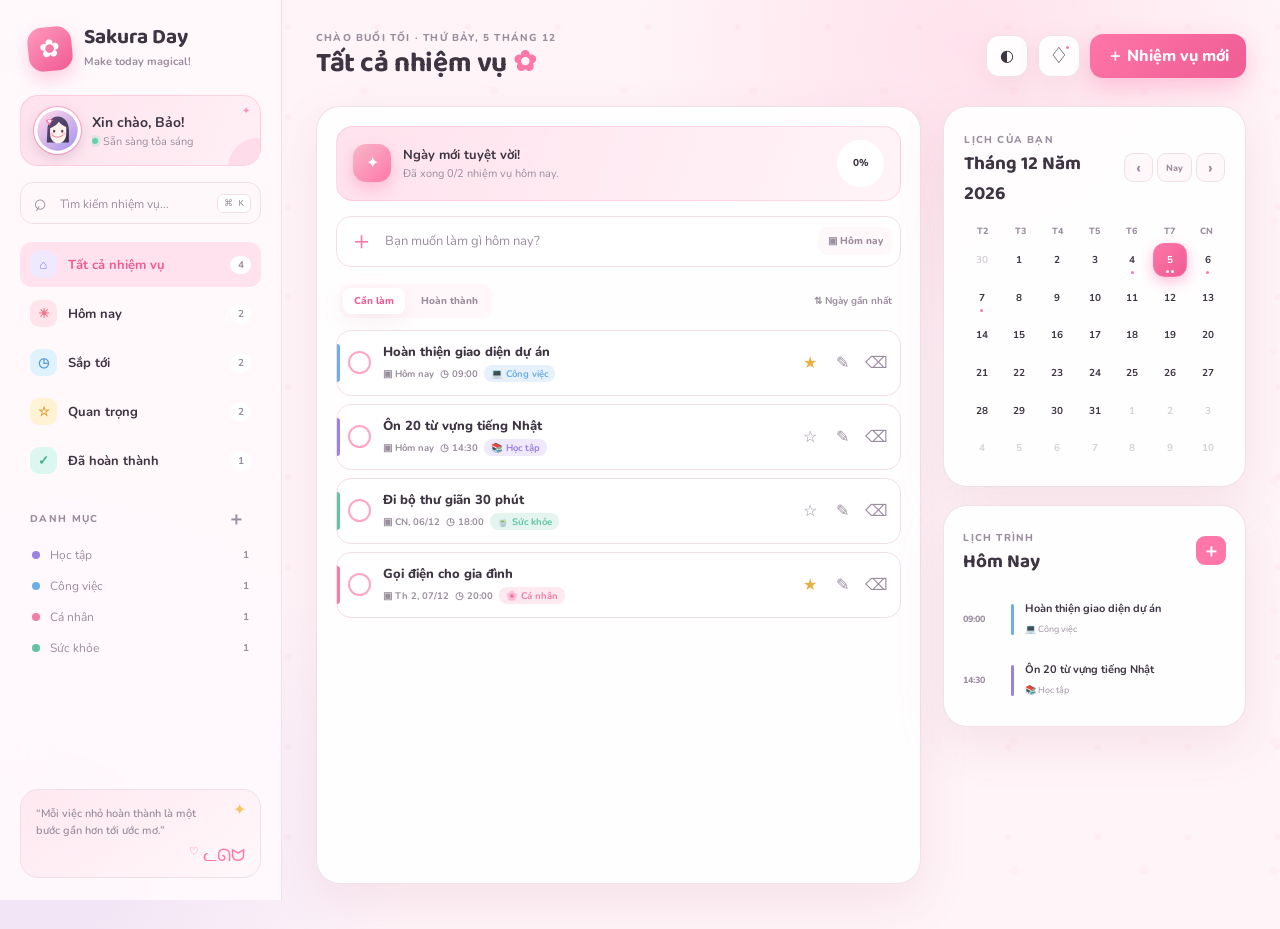
==== index.html @ adc748f4 "feat: build Sakura Day todo planner" ====
<!DOCTYPE html>
<html lang="vi" data-theme="pink">
<head>
  <meta charset="UTF-8">
  <meta name="viewport" content="width=device-width, initial-scale=1.0">
  <meta name="theme-color" content="#ff78a9">
  <title>Sakura Day — Anime Todo Planner</title>
  <meta name="description" content="Ứng dụng quản lý công việc và lịch tháng phong cách anime.">
  <link rel="preconnect" href="https://fonts.googleapis.com">
  <link rel="preconnect" href="https://fonts.gstatic.com" crossorigin>
  <link href="https://fonts.googleapis.com/css2?family=Baloo+2:wght@500;600;700&family=Nunito:wght@400;600;700;800&display=swap" rel="stylesheet">
  <link rel="stylesheet" href="styles.css">
</head>
<body>
  <div class="sakura-layer" aria-hidden="true"></div>
  <div class="app-shell">
    <aside class="sidebar" id="sidebar">
      <div class="brand">
        <div class="brand-mark" aria-hidden="true">✿</div>
        <div><strong>Sakura Day</strong><span>Make today magical!</span></div>
        <button class="icon-button mobile-only" id="closeSidebar" aria-label="Đóng menu">×</button>
      </div>
      <div class="profile-card">
        <div class="avatar" aria-hidden="true">
          <svg viewBox="0 0 64 64" role="img">
            <defs>
              <linearGradient id="avatar-bg" x1="8" y1="5" x2="56" y2="60" gradientUnits="userSpaceOnUse">
                <stop stop-color="#ffd5e7" />
                <stop offset="1" stop-color="#a997ee" />
              </linearGradient>
              <linearGradient id="avatar-hair" x1="20" y1="14" x2="47" y2="49" gradientUnits="userSpaceOnUse">
                <stop stop-color="#5d4b72" />
                <stop offset="1" stop-color="#3f3453" />
              </linearGradient>
            </defs>
            <circle cx="32" cy="32" r="30" fill="url(#avatar-bg)" />
            <path d="M17 31c0-12 6-20 15-20 10 0 17 8 17 21v18H16l1-19Z" fill="url(#avatar-hair)" />
            <path d="M21 29c0-9 5-14 12-14s12 5 12 14v7c0 9-5 15-12 15S21 45 21 36v-7Z" fill="#fff1eb" />
            <path d="M20 29c1-11 6-16 14-16 7 0 12 5 13 14-5-1-10-4-13-8-3 5-8 8-14 10Z" fill="url(#avatar-hair)" />
            <path d="M24 39c2 2 4 3 8 3 3 0 6-1 8-3" fill="none" stroke="#e9819f" stroke-width="1.5" stroke-linecap="round" />
            <ellipse cx="27" cy="33" rx="1.6" ry="2.2" fill="#5b4b67" />
            <ellipse cx="39" cy="33" rx="1.6" ry="2.2" fill="#5b4b67" />
            <circle cx="24" cy="37" r="2.5" fill="#f5a5b8" opacity=".5" />
            <circle cx="42" cy="37" r="2.5" fill="#f5a5b8" opacity=".5" />
            <path d="M15 17c3-3 7-3 10 0-3 2-4 5-5 8-2-3-4-5-5-8Z" fill="#ff77a9" />
            <circle cx="20" cy="18" r="2.5" fill="#fff0f6" />
          </svg>
        </div>
        <div class="profile-copy">
          <strong>Xin chào, Bảo!</strong>
          <span><i></i> Sẵn sàng tỏa sáng</span>
        </div>
        <span class="profile-sparkle" aria-hidden="true">✦</span>
      </div>
      <label class="search-box"><span>⌕</span><input id="searchInput" type="search" placeholder="Tìm kiếm nhiệm vụ..." autocomplete="off"><kbd>⌘ K</kbd></label>
      <nav class="nav-list" aria-label="Bộ lọc công việc">
        <button class="nav-item active" data-filter="all"><span class="nav-icon lavender">⌂</span><span>Tất cả nhiệm vụ</span><b id="countAll">0</b></button>
        <button class="nav-item" data-filter="today"><span class="nav-icon coral">☀</span><span>Hôm nay</span><b id="countToday">0</b></button>
        <button class="nav-item" data-filter="upcoming"><span class="nav-icon blue">◷</span><span>Sắp tới</span><b id="countUpcoming">0</b></button>
        <button class="nav-item" data-filter="important"><span class="nav-icon yellow">☆</span><span>Quan trọng</span><b id="countImportant">0</b></button>
        <button class="nav-item" data-filter="completed"><span class="nav-icon mint">✓</span><span>Đã hoàn thành</span><b id="countCompleted">0</b></button>
      </nav>
      <div class="sidebar-label"><span>Danh mục</span><button id="manageCategories" aria-label="Quản lý danh mục">＋</button></div>
      <div class="category-list" id="categoryList"></div>
      <div class="quote-card">
        <span class="quote-sparkle">✦</span><p>“Mỗi việc nhỏ hoàn thành là một bước gần hơn tới ước mơ.”</p><div class="mini-cat" aria-hidden="true"><span>♡</span> ᓚᘏᗢ</div>
      </div>
    </aside>
    <div class="sidebar-overlay" id="sidebarOverlay"></div>
    <main class="main-content">
      <header class="topbar">
        <div class="heading-wrap">
          <button class="icon-button menu-button" id="openSidebar" aria-label="Mở menu">☰</button>
          <div><p class="eyebrow" id="dateGreeting"></p><h1 id="pageTitle">Tất cả nhiệm vụ <span>✿</span></h1></div>
        </div>
        <div class="top-actions">
          <div class="theme-switcher" id="themeSwitcher">
            <button class="icon-button" id="themeButton" aria-label="Đổi giao diện" title="Đổi giao diện">◐</button>
            <div class="theme-menu" id="themeMenu" role="menu">
              <button data-theme-value="pink"><i class="swatch pink"></i> Sakura</button><button data-theme-value="light"><i class="swatch light"></i> Trắng</button><button data-theme-value="dark"><i class="swatch dark"></i> Đen</button>
            </div>
          </div>
          <button class="icon-button notification-button" id="notificationButton" aria-label="Thông báo">♢<span></span></button>
          <button class="primary-button" id="openAddModal"><span>＋</span> Nhiệm vụ mới</button>
        </div>
      </header>
      <section class="dashboard-grid">
        <section class="task-panel panel">
          <div class="progress-card">
            <div class="progress-copy"><div class="progress-icon">✦</div><div><strong id="progressMessage">Ngày mới tuyệt vời!</strong><p id="progressDetail">Hãy hoàn thành những mục tiêu của bạn nhé.</p></div></div>
            <div class="progress-ring" id="progressRing"><span id="progressPercent">0%</span></div>
          </div>
          <form class="quick-add" id="quickAddForm">
            <button type="submit" aria-label="Thêm nhanh">＋</button><input id="quickAddInput" type="text" maxlength="100" placeholder="Bạn muốn làm gì hôm nay?" required>
            <button type="button" class="quick-date" id="quickDateButton" title="Chọn ngày">▣ <span id="quickDateLabel">Hôm nay</span></button><input id="quickDateInput" type="date" aria-label="Ngày của nhiệm vụ">
          </form>
          <div class="list-toolbar">
            <div class="segmented-control" id="viewTabs"><button class="active" data-view="pending">Cần làm</button><button data-view="completed">Hoàn thành</button></div>
            <button class="sort-button" id="sortButton" title="Sắp xếp theo ngày">⇅ <span>Ngày gần nhất</span></button>
          </div>
          <div class="task-list" id="taskList" aria-live="polite"></div>
          <div class="empty-state" id="emptyState" hidden><div class="empty-illustration">☁<span>✧</span></div><h3>Trống trơn như bầu trời!</h3><p>Thêm một nhiệm vụ nhỏ để bắt đầu ngày thật xinh nhé.</p><button class="text-button" id="emptyAddButton">＋ Thêm nhiệm vụ</button></div>
        </section>
        <aside class="calendar-column">
          <section class="calendar-card panel">
            <div class="calendar-head"><div><span class="small-label">Lịch của bạn</span><h2 id="calendarTitle"></h2></div><div class="calendar-nav"><button id="prevMonth" aria-label="Tháng trước">‹</button><button id="todayMonth">Nay</button><button id="nextMonth" aria-label="Tháng sau">›</button></div></div>
            <div class="weekday-row" aria-hidden="true"><span>T2</span><span>T3</span><span>T4</span><span>T5</span><span>T6</span><span>T7</span><span>CN</span></div>
            <div class="calendar-grid" id="calendarGrid"></div>
          </section>
          <section class="day-card panel">
            <div class="day-card-head"><div><span class="small-label">Lịch trình</span><h3 id="selectedDateTitle"></h3></div><button class="round-add" id="addForSelectedDate" aria-label="Thêm vào ngày đã chọn">＋</button></div>
            <div class="mini-schedule" id="miniSchedule"></div>
          </section>
        </aside>
      </section>
    </main>
  </div>
  <dialog class="task-modal" id="taskModal">
    <form id="taskForm" method="dialog">
      <div class="modal-head"><div><span class="small-label">Lên kế hoạch mới</span><h2 id="modalTitle">Thêm nhiệm vụ ✨</h2></div><button type="button" class="modal-close" id="closeModal" aria-label="Đóng">×</button></div>
      <input type="hidden" id="taskId">
      <label class="form-field full"><span>Tên nhiệm vụ</span><input id="taskTitle" maxlength="100" placeholder="Ví dụ: Hoàn thành bài thiết kế..." required></label>
      <div class="form-row"><label class="form-field"><span>Ngày thực hiện</span><input id="taskDate" type="date" required></label><label class="form-field"><span>Thời gian</span><input id="taskTime" type="time"></label></div>
      <div class="form-row"><label class="form-field"><span>Danh mục</span><select id="taskCategory"><option value="Học tập">📚 Học tập</option><option value="Công việc">💻 Công việc</option><option value="Cá nhân">🌸 Cá nhân</option><option value="Sức khỏe">🍵 Sức khỏe</option></select></label><label class="form-field"><span>Ưu tiên</span><select id="taskPriority"><option value="normal">Bình thường</option><option value="high">Quan trọng</option></select></label></div>
      <label class="form-field full"><span>Ghi chú</span><textarea id="taskNotes" rows="3" maxlength="300" placeholder="Thêm một chút chi tiết..."></textarea></label>
      <div class="modal-actions"><button type="button" class="secondary-button" id="cancelModal">Hủy</button><button type="submit" class="primary-button"><span>✦</span> Lưu nhiệm vụ</button></div>
    </form>
  </dialog>
  <dialog class="confirm-modal" id="confirmModal"><div class="confirm-icon">?</div><h3>Xóa nhiệm vụ này?</h3><p>Thao tác này không thể hoàn tác đâu nhé.</p><div class="modal-actions"><button class="secondary-button" id="cancelDelete">Giữ lại</button><button class="danger-button" id="confirmDelete">Xóa nhiệm vụ</button></div></dialog>
  <div class="toast" id="toast" role="status"><span>✓</span><p></p></div><div class="confetti" id="confetti" aria-hidden="true"></div>
  <script src="app.js"></script>
</body>
</html>
---- styles.css ----
/* ==================== Theme tokens ==================== */

:root {
  --bg: #fff4f8;
  --surface: rgba(255, 255, 255, .9);
  --surface-solid: #fff;
  --surface-soft: #fff8fb;
  --sidebar: rgba(255, 249, 252, .92);
  --text: #3e3543;
  --muted: #9a8e9e;
  --line: #f0dfe7;
  --primary: #ff76a8;
  --primary-deep: #ee5c93;
  --primary-soft: #ffe2ed;
  --purple: #9a83e8;
  --blue: #74baf6;
  --mint: #6ed4b6;
  --yellow: #f5c768;
  --danger: #f2687c;
  --shadow: 0 18px 50px rgba(184, 98, 132, .12);
  --shadow-sm: 0 7px 24px rgba(184, 98, 132, .1);
  --radius: 24px;
}

[data-theme="light"] {
  --bg: #f7f8fc;
  --surface: rgba(255, 255, 255, .92);
  --surface-solid: #fff;
  --surface-soft: #f6f7fb;
  --sidebar: rgba(255, 255, 255, .92);
  --text: #333846;
  --muted: #8d94a4;
  --line: #e7e9f0;
  --primary: #788df0;
  --primary-deep: #6078e6;
  --primary-soft: #e8ecff;
  --shadow: 0 18px 50px rgba(55, 65, 105, .1);
  --shadow-sm: 0 7px 24px rgba(55, 65, 105, .08);
}

[data-theme="dark"] {
  --bg: #15131a;
  --surface: rgba(35, 31, 42, .94);
  --surface-solid: #24202b;
  --surface-soft: #2c2733;
  --sidebar: rgba(29, 26, 35, .96);
  --text: #f8edf3;
  --muted: #ae9eab;
  --line: #3b3443;
  --primary: #ff77aa;
  --primary-deep: #ff5d9a;
  --primary-soft: #4b2b3b;
  --shadow: 0 18px 50px rgba(0, 0, 0, .28);
  --shadow-sm: 0 7px 24px rgba(0, 0, 0, .2);
}

/* ==================== Base styles ==================== */

* {
  box-sizing: border-box;
}

html {
  scroll-behavior: smooth;
}

body {
  margin: 0;
  min-width: 320px;
  min-height: 100vh;
  overflow-x: hidden;
  font-family: "Nunito", sans-serif;
  color: var(--text);
  background: radial-gradient(circle at 75% 5%, rgba(255, 176, 205, .27), transparent 25%), radial-gradient(circle at 4% 92%, rgba(165, 146, 235, .18), transparent 24%), var(--bg);
  transition: background .35s ease, color .35s ease;
}

button,
input,
textarea,
select {
  font: inherit;
}

button {
  color: inherit;
}

button,
.task-card,
.calendar-day {
  -webkit-tap-highlight-color: transparent;
}

button:focus-visible,
input:focus-visible,
textarea:focus-visible,
select:focus-visible {
  outline: 3px solid color-mix(in srgb, var(--primary), transparent 65%);
  outline-offset: 2px;
}

.sakura-layer {
  position: fixed;
  inset: 0;
  pointer-events: none;
  opacity: .34;
  z-index: 0;
  background-image: radial-gradient(ellipse at 20% 30%, rgba(255, 145, 183, .16) 0 3px, transparent 4px), radial-gradient(ellipse at 80% 70%, rgba(255, 145, 183, .13) 0 4px, transparent 5px);
  background-size: 90px 90px, 130px 130px;
}

.app-shell {
  position: relative;
  z-index: 1;
  display: flex;
  min-height: 100vh;
}

/* ==================== Sidebar ==================== */

.sidebar {
  position: fixed;
  inset: 0 auto 0 0;
  width: 282px;
  padding: 26px 20px 22px;
  display: flex;
  flex-direction: column;
  overflow-y: auto;
  background: var(--sidebar);
  border-right: 1px solid var(--line);
  backdrop-filter: blur(22px);
  z-index: 20;
  transition: transform .3s cubic-bezier(.2, .8, .2, 1), background .35s;
}

.brand {
  display: flex;
  align-items: center;
  gap: 12px;
  padding: 0 8px 24px;
}

.brand-mark {
  width: 44px;
  height: 44px;
  display: grid;
  place-items: center;
  flex: 0 0 auto;
  color: white;
  font-size: 25px;
  border-radius: 15px;
  background: linear-gradient(145deg, #ff99bd, #ef5b93);
  box-shadow: 0 8px 18px rgba(245, 94, 147, .28);
  transform: rotate(-6deg);
}

.brand strong {
  display: block;
  font: 700 21px/1.1 "Baloo 2", cursive;
}

.brand span {
  color: var(--muted);
  font-size: 11px;
  font-weight: 700;
}

.brand .icon-button {
  margin-left: auto;
}

.profile-card {
  position: relative;
  display: flex;
  align-items: center;
  gap: 11px;
  min-height: 70px;
  padding: 11px 13px;
  overflow: hidden;
  background: linear-gradient(110deg, var(--primary-soft), color-mix(in srgb, var(--primary-soft), white 48%));
  border: 1px solid color-mix(in srgb, var(--primary), transparent 76%);
  border-radius: 18px;
  margin-bottom: 16px;
}

.profile-card::after {
  content: "";
  position: absolute;
  width: 60px;
  height: 60px;
  right: -28px;
  bottom: -33px;
  border-radius: 50%;
  background: color-mix(in srgb, var(--primary), transparent 84%);
}

.avatar {
  width: 47px;
  height: 47px;
  flex: 0 0 auto;
  border-radius: 50%;
  background: var(--surface-solid);
  border: 2px solid var(--surface-solid);
  box-shadow: 0 5px 14px rgba(112, 76, 120, .2), 0 0 0 1px color-mix(in srgb, var(--primary), transparent 45%);
  overflow: hidden;
}

.avatar svg {
  display: block;
  width: 100%;
  height: 100%;
}

.profile-copy {
  min-width: 0;
  position: relative;
  z-index: 1;
}

.profile-copy strong {
  display: block;
  overflow: hidden;
  text-overflow: ellipsis;
  white-space: nowrap;
  font-size: 14px;
}

.profile-copy span {
  display: flex;
  align-items: center;
  gap: 5px;
  margin-top: 2px;
  overflow: hidden;
  color: var(--muted);
  font-size: 11px;
  white-space: nowrap;
}

.profile-copy i {
  display: inline-block;
  flex: 0 0 auto;
  width: 6px;
  height: 6px;
  background: #62d3a9;
  border-radius: 50%;
  box-shadow: 0 0 0 3px color-mix(in srgb, #62d3a9, transparent 80%);
}

.profile-sparkle {
  position: absolute;
  top: 8px;
  right: 10px;
  color: color-mix(in srgb, var(--primary), white 18%);
  font-size: 10px;
  animation: twinkle 2s ease-in-out infinite;
}

.search-box {
  position: relative;
  display: flex;
  align-items: center;
  margin-bottom: 18px;
}

.search-box>span {
  position: absolute;
  left: 13px;
  color: var(--muted);
  font-size: 22px;
  transform: rotate(-15deg);
}

.search-box input {
  width: 100%;
  height: 42px;
  padding: 0 54px 0 39px;
  color: var(--text);
  background: var(--surface-soft);
  border: 1px solid var(--line);
  border-radius: 13px;
  transition: .25s;
}

.search-box input::placeholder {
  color: var(--muted);
  font-size: 12px;
}

.search-box input:focus {
  background: var(--surface-solid);
  border-color: var(--primary);
  box-shadow: 0 0 0 4px var(--primary-soft);
}

.search-box kbd {
  position: absolute;
  right: 10px;
  padding: 3px 6px;
  color: var(--muted);
  background: var(--surface-solid);
  border: 1px solid var(--line);
  border-radius: 6px;
  font-size: 9px;
}

.nav-list {
  display: grid;
  gap: 4px;
}

.nav-item {
  width: 100%;
  display: grid;
  grid-template-columns: 30px 1fr auto;
  align-items: center;
  gap: 8px;
  padding: 9px 10px;
  border: 0;
  border-radius: 12px;
  background: transparent;
  text-align: left;
  font-size: 13px;
  font-weight: 700;
  cursor: pointer;
  transition: .2s ease;
}

.nav-item:hover {
  background: var(--surface-soft);
  transform: translateX(2px);
}

.nav-item.active {
  color: var(--primary-deep);
  background: var(--primary-soft);
}

.nav-item b {
  min-width: 21px;
  padding: 2px 6px;
  border-radius: 12px;
  color: var(--muted);
  background: var(--surface-solid);
  text-align: center;
  font-size: 10px;
}

.nav-icon {
  width: 27px;
  height: 27px;
  display: grid;
  place-items: center;
  border-radius: 9px;
}

.lavender {
  color: #8e79de;
  background: #eee9ff;
}

.coral {
  color: #f27591;
  background: #ffe5eb;
}

.blue {
  color: #579ddd;
  background: #e1f2ff;
}

.yellow {
  color: #dc9c2d;
  background: #fff3d4;
}

.mint {
  color: #45af90;
  background: #dcf7ef;
}

.sidebar-label {
  display: flex;
  justify-content: space-between;
  align-items: center;
  padding: 23px 10px 8px;
  color: var(--muted);
  font-size: 10px;
  font-weight: 800;
  letter-spacing: 1.3px;
  text-transform: uppercase;
}

.sidebar-label button {
  border: 0;
  background: transparent;
  color: var(--muted);
  font-size: 18px;
  cursor: pointer;
}

.category-list {
  display: grid;
  gap: 1px;
}

.category-item {
  display: flex;
  align-items: center;
  gap: 10px;
  padding: 7px 12px;
  color: var(--muted);
  font-size: 12px;
}

.category-item i {
  width: 8px;
  height: 8px;
  border-radius: 50%;
}

.category-item b {
  margin-left: auto;
  color: var(--muted);
  font-size: 10px;
}

.quote-card {
  position: relative;
  margin-top: auto;
  padding: 16px 15px 10px;
  overflow: hidden;
  background: linear-gradient(145deg, color-mix(in srgb, var(--primary-soft), white 20%), var(--surface-soft));
  border: 1px solid var(--line);
  border-radius: 18px;
}

.quote-card p {
  position: relative;
  margin: 0;
  width: 80%;
  font: 600 11px/1.5 "Nunito", sans-serif;
  color: var(--muted);
}

.quote-sparkle {
  position: absolute;
  right: 14px;
  top: 9px;
  color: var(--yellow);
  animation: twinkle 2s infinite;
}

.mini-cat {
  margin-top: 5px;
  text-align: right;
  color: var(--primary);
  font-size: 17px;
}

.mini-cat span {
  font-size: 11px;
  vertical-align: top;
}

/* ==================== Main header ==================== */

.main-content {
  width: calc(100% - 282px);
  min-width: 0;
  margin-left: 282px;
  padding: 31px 34px 45px;
}

.topbar {
  display: flex;
  justify-content: space-between;
  align-items: center;
  max-width: 1500px;
  margin: 0 auto 25px;
}

.heading-wrap {
  display: flex;
  align-items: center;
  gap: 12px;
}

.eyebrow,
.small-label {
  margin: 0 0 2px;
  color: var(--muted);
  font-size: 10px;
  font-weight: 800;
  letter-spacing: 1.2px;
  text-transform: uppercase;
}

h1 {
  margin: 0;
  font: 700 28px/1.2 "Baloo 2", cursive;
  letter-spacing: -.4px;
}

h1 span {
  display: inline-block;
  color: var(--primary);
  animation: sway 3s ease-in-out infinite;
}

.top-actions {
  position: relative;
  display: flex;
  align-items: center;
  gap: 10px;
}

.icon-button {
  width: 42px;
  height: 42px;
  display: grid;
  place-items: center;
  border: 1px solid var(--line);
  border-radius: 13px;
  color: var(--text);
  background: var(--surface);
  box-shadow: var(--shadow-sm);
  cursor: pointer;
  transition: .2s ease;
}

.icon-button:hover {
  color: var(--primary);
  transform: translateY(-2px);
}

.notification-button {
  position: relative;
  font-size: 22px;
}

.notification-button span {
  position: absolute;
  top: 8px;
  right: 8px;
  width: 7px;
  height: 7px;
  border: 2px solid var(--surface-solid);
  border-radius: 50%;
  background: var(--primary);
}

.primary-button,
.danger-button,
.secondary-button,
.text-button {
  border: 0;
  border-radius: 13px;
  cursor: pointer;
  font-weight: 800;
  transition: transform .2s, box-shadow .2s, background .2s;
}

.primary-button {
  padding: 11px 17px;
  color: white;
  background: linear-gradient(135deg, var(--primary), var(--primary-deep));
  box-shadow: 0 9px 23px color-mix(in srgb, var(--primary), transparent 62%);
}

.primary-button:hover {
  transform: translateY(-2px);
  box-shadow: 0 12px 26px color-mix(in srgb, var(--primary), transparent 52%);
}

.primary-button:active {
  transform: translateY(0) scale(.97);
}

.theme-switcher {
  position: relative;
}

.theme-menu {
  position: absolute;
  top: 50px;
  right: 0;
  width: 145px;
  padding: 7px;
  opacity: 0;
  visibility: hidden;
  transform: translateY(-7px) scale(.96);
  background: var(--surface-solid);
  border: 1px solid var(--line);
  border-radius: 14px;
  box-shadow: var(--shadow);
  z-index: 30;
  transition: .18s;
}

.theme-menu.open {
  opacity: 1;
  visibility: visible;
  transform: none;
}

.theme-menu button {
  width: 100%;
  display: flex;
  align-items: center;
  gap: 9px;
  padding: 8px;
  border: 0;
  border-radius: 9px;
  background: transparent;
  font-size: 12px;
  font-weight: 700;
  text-align: left;
  cursor: pointer;
}

.theme-menu button:hover {
  background: var(--surface-soft);
}

.swatch {
  width: 14px;
  height: 14px;
  border: 2px solid white;
  border-radius: 50%;
  box-shadow: 0 0 0 1px var(--line);
}

.swatch.pink {
  background: #ff76a8;
}

.swatch.light {
  background: #e9edf8;
}

.swatch.dark {
  background: #26212c;
}

/* ==================== Task dashboard ==================== */

.dashboard-grid {
  display: grid;
  grid-template-columns: minmax(0, 1.5fr) minmax(300px, .75fr);
  gap: 22px;
  max-width: 1500px;
  margin: auto;
}

.panel {
  background: var(--surface);
  border: 1px solid color-mix(in srgb, var(--line), transparent 5%);
  border-radius: var(--radius);
  box-shadow: var(--shadow);
  backdrop-filter: blur(18px);
}

.task-panel {
  min-height: calc(100vh - 122px);
  padding: 19px;
}

.progress-card {
  display: flex;
  justify-content: space-between;
  align-items: center;
  padding: 13px 16px;
  margin-bottom: 15px;
  border-radius: 17px;
  background: linear-gradient(110deg, var(--primary-soft), color-mix(in srgb, var(--primary-soft), var(--surface-solid) 62%));
  border: 1px solid color-mix(in srgb, var(--primary), transparent 78%);
}

.progress-copy {
  display: flex;
  align-items: center;
  gap: 12px;
}

.progress-icon {
  width: 38px;
  height: 38px;
  display: grid;
  place-items: center;
  color: white;
  background: linear-gradient(135deg, #f7b8ca, var(--primary));
  border-radius: 13px;
  box-shadow: 0 7px 15px color-mix(in srgb, var(--primary), transparent 65%);
}

.progress-copy strong {
  display: block;
  margin-bottom: 2px;
  font-size: 13px;
}

.progress-copy p {
  margin: 0;
  color: var(--muted);
  font-size: 11px;
}

.progress-ring {
  --progress: 0;
  width: 47px;
  height: 47px;
  display: grid;
  place-items: center;
  flex: 0 0 auto;
  border-radius: 50%;
  background: conic-gradient(var(--primary) calc(var(--progress)*1%), var(--surface-solid) 0);
  position: relative;
}

.progress-ring::before {
  content: "";
  position: absolute;
  inset: 5px;
  background: var(--surface-solid);
  border-radius: 50%;
}

.progress-ring span {
  position: relative;
  font-size: 10px;
  font-weight: 800;
}

.quick-add {
  position: relative;
  display: flex;
  align-items: center;
  height: 51px;
  margin-bottom: 17px;
  background: var(--surface-solid);
  border: 1px solid var(--line);
  border-radius: 15px;
  transition: .25s;
}

.quick-add:focus-within {
  border-color: var(--primary);
  box-shadow: 0 0 0 4px var(--primary-soft);
}

.quick-add>button:first-child {
  width: 48px;
  height: 100%;
  border: 0;
  background: transparent;
  color: var(--primary);
  font-size: 25px;
  cursor: pointer;
}

.quick-add input[type="text"] {
  min-width: 0;
  flex: 1;
  height: 100%;
  padding: 0;
  color: var(--text);
  background: transparent;
  border: 0;
  outline: none;
  font-size: 13px;
}

.quick-add input::placeholder {
  color: var(--muted);
}

.quick-date {
  margin-right: 7px;
  padding: 7px 10px;
  border: 0;
  border-radius: 10px;
  color: var(--muted);
  background: var(--surface-soft);
  font-size: 10px;
  font-weight: 800;
  cursor: pointer;
}

#quickDateInput {
  position: absolute;
  right: 7px;
  width: 95px;
  opacity: 0;
  pointer-events: none;
}

.list-toolbar {
  display: flex;
  justify-content: space-between;
  align-items: center;
  margin: 0 3px 12px;
}

.segmented-control {
  display: flex;
  gap: 5px;
  padding: 4px;
  background: var(--surface-soft);
  border-radius: 11px;
}

.segmented-control button {
  padding: 6px 11px;
  border: 0;
  border-radius: 8px;
  color: var(--muted);
  background: transparent;
  font-size: 10px;
  font-weight: 800;
  cursor: pointer;
}

.segmented-control button.active {
  color: var(--primary-deep);
  background: var(--surface-solid);
  box-shadow: var(--shadow-sm);
}

.sort-button {
  border: 0;
  color: var(--muted);
  background: transparent;
  font-size: 10px;
  font-weight: 700;
  cursor: pointer;
}

/* ==================== Task list ==================== */

.task-list {
  display: grid;
  gap: 8px;
}

.task-card {
  position: relative;
  display: grid;
  grid-template-columns: auto minmax(0, 1fr) auto;
  gap: 12px;
  align-items: center;
  min-height: 66px;
  padding: 10px 11px;
  overflow: hidden;
  background: var(--surface-solid);
  border: 1px solid var(--line);
  border-radius: 15px;
  transition: transform .22s cubic-bezier(.2, .8, .2, 1), box-shadow .22s, border-color .22s, opacity .25s;
  animation: taskIn .35s both;
}

.task-card::before {
  content: "";
  position: absolute;
  left: 0;
  top: 13px;
  bottom: 13px;
  width: 3px;
  border-radius: 0 4px 4px 0;
  background: var(--category-color, var(--primary));
}

.task-card:hover {
  transform: translateY(-2px);
  border-color: color-mix(in srgb, var(--primary), transparent 58%);
  box-shadow: var(--shadow-sm);
}

.task-check {
  width: 23px;
  height: 23px;
  display: grid;
  place-items: center;
  border: 2px solid color-mix(in srgb, var(--primary), transparent 35%);
  border-radius: 50%;
  background: transparent;
  cursor: pointer;
  transition: .2s;
}

.task-check span {
  color: white;
  opacity: 0;
  transform: scale(.3);
  transition: .2s;
}

.task-check:hover {
  background: var(--primary-soft);
  transform: scale(1.07);
}

.task-card.completed {
  opacity: .66;
}

.task-card.completed .task-check {
  border-color: var(--primary);
  background: var(--primary);
}

.task-card.completed .task-check span {
  opacity: 1;
  transform: scale(1);
}

.task-card.completed .task-title {
  text-decoration: line-through;
}

.task-main {
  min-width: 0;
}

.task-title {
  display: block;
  overflow: hidden;
  color: var(--text);
  font-size: 13px;
  font-weight: 800;
  text-overflow: ellipsis;
  white-space: nowrap;
}

.task-meta {
  display: flex;
  flex-wrap: wrap;
  align-items: center;
  gap: 6px;
  margin-top: 4px;
  color: var(--muted);
  font-size: 9.5px;
  font-weight: 700;
}

.task-meta span {
  display: inline-flex;
  align-items: center;
  gap: 3px;
}

.task-meta .overdue {
  color: var(--danger);
}

.category-chip {
  padding: 2px 7px;
  border-radius: 8px;
  background: color-mix(in srgb, var(--category-color), transparent 83%);
  color: var(--category-color);
}

.task-actions {
  display: flex;
  align-items: center;
  gap: 2px;
}

.task-actions button {
  width: 30px;
  height: 30px;
  display: grid;
  place-items: center;
  border: 0;
  border-radius: 9px;
  color: var(--muted);
  background: transparent;
  cursor: pointer;
  transition: .18s;
}

.task-actions button:hover {
  color: var(--primary);
  background: var(--primary-soft);
}

.task-actions .star.active {
  color: #eab03f;
}

.task-actions .delete:hover {
  color: var(--danger);
  background: #ffe6eb;
}

.empty-state {
  padding: 52px 20px;
  text-align: center;
  color: var(--muted);
}

.empty-illustration {
  position: relative;
  font-size: 55px;
  color: var(--primary-soft);
  filter: drop-shadow(0 8px 10px rgba(0, 0, 0, .06));
}

.empty-illustration span {
  position: absolute;
  color: var(--yellow);
  font-size: 20px;
}

.empty-state h3 {
  margin: 10px 0 4px;
  color: var(--text);
  font: 700 17px "Baloo 2", cursive;
}

.empty-state p {
  margin: 0 0 14px;
  font-size: 11px;
}

.text-button {
  padding: 7px 10px;
  color: var(--primary-deep);
  background: transparent;
}

/* ==================== Calendar ==================== */

.calendar-column {
  display: grid;
  align-content: start;
  gap: 18px;
}

.calendar-card {
  padding: 20px;
}

.calendar-head,
.day-card-head {
  display: flex;
  justify-content: space-between;
  align-items: center;
  margin-bottom: 16px;
}

.calendar-head h2,
.day-card-head h3 {
  margin: 0;
  font: 700 19px "Baloo 2", cursive;
  text-transform: capitalize;
}

.calendar-nav {
  display: flex;
  align-items: center;
  gap: 4px;
}

.calendar-nav button,
.round-add {
  height: 29px;
  min-width: 29px;
  border: 1px solid var(--line);
  border-radius: 9px;
  color: var(--muted);
  background: var(--surface-soft);
  font-weight: 800;
  cursor: pointer;
  transition: .18s;
}

.calendar-nav button:hover,
.round-add:hover {
  color: white;
  border-color: var(--primary);
  background: var(--primary);
}

#todayMonth {
  padding: 0 8px;
  font-size: 9px;
}

.weekday-row,
.calendar-grid {
  display: grid;
  grid-template-columns: repeat(7, 1fr);
}

.weekday-row {
  margin-bottom: 6px;
}

.weekday-row span {
  text-align: center;
  color: var(--muted);
  font-size: 9px;
  font-weight: 800;
}

.calendar-grid {
  gap: 3px;
}

.calendar-day {
  position: relative;
  aspect-ratio: 1;
  min-height: 34px;
  display: grid;
  place-items: center;
  border: 0;
  border-radius: 11px;
  color: var(--text);
  background: transparent;
  font-size: 10px;
  font-weight: 700;
  cursor: pointer;
  transition: .18s;
}

.calendar-day:hover {
  color: var(--primary-deep);
  background: var(--primary-soft);
  transform: scale(1.06);
}

.calendar-day.other {
  color: var(--muted);
  opacity: .4;
}

.calendar-day.today {
  color: var(--primary-deep);
  border: 1px solid var(--primary);
}

.calendar-day.selected {
  color: white;
  background: linear-gradient(135deg, var(--primary), var(--primary-deep));
  box-shadow: 0 5px 14px color-mix(in srgb, var(--primary), transparent 55%);
}

.calendar-day .dots {
  position: absolute;
  bottom: 3px;
  display: flex;
  gap: 2px;
}

.calendar-day .dots i {
  width: 3px;
  height: 3px;
  border-radius: 50%;
  background: var(--primary);
}

.calendar-day.selected .dots i {
  background: white;
}

.day-card {
  padding: 19px;
}

.round-add {
  color: white;
  border: 0;
  background: var(--primary);
  font-size: 18px;
}

.mini-schedule {
  display: grid;
  gap: 8px;
}

.schedule-item {
  display: grid;
  grid-template-columns: 38px 4px 1fr;
  gap: 10px;
  align-items: center;
  padding: 8px 0;
}

.schedule-time {
  color: var(--muted);
  font-size: 9px;
  font-weight: 800;
}

.schedule-line {
  width: 3px;
  height: 31px;
  border-radius: 3px;
  background: var(--item-color);
}

.schedule-copy {
  min-width: 0;
}

.schedule-copy strong {
  display: block;
  overflow: hidden;
  font-size: 11px;
  text-overflow: ellipsis;
  white-space: nowrap;
}

.schedule-copy span {
  color: var(--muted);
  font-size: 9px;
}

.schedule-empty {
  padding: 24px 5px;
  text-align: center;
  color: var(--muted);
  font-size: 10px;
}

.schedule-empty b {
  display: block;
  margin-bottom: 5px;
  color: var(--primary);
  font-size: 24px;
}

/* ==================== Dialogs and feedback ==================== */

dialog {
  color: var(--text);
}

dialog::backdrop {
  background: rgba(40, 28, 39, .38);
  backdrop-filter: blur(6px);
}

.task-modal,
.confirm-modal {
  padding: 0;
  border: 1px solid var(--line);
  border-radius: 23px;
  background: var(--surface-solid);
  box-shadow: 0 25px 80px rgba(40, 20, 38, .25);
}

.task-modal {
  width: min(545px, calc(100% - 28px));
}

.task-modal[open],
.confirm-modal[open] {
  animation: modalIn .25s cubic-bezier(.2, .8, .2, 1);
}

.task-modal form {
  padding: 24px;
}

.modal-head {
  display: flex;
  justify-content: space-between;
  align-items: flex-start;
  margin-bottom: 20px;
}

.modal-head h2 {
  margin: 0;
  font: 700 23px "Baloo 2", cursive;
}

.modal-close {
  width: 32px;
  height: 32px;
  border: 0;
  border-radius: 10px;
  color: var(--muted);
  background: var(--surface-soft);
  font-size: 21px;
  cursor: pointer;
}

.form-row {
  display: grid;
  grid-template-columns: 1fr 1fr;
  gap: 13px;
}

.form-field {
  display: grid;
  gap: 6px;
  margin-bottom: 13px;
}

.form-field>span {
  color: var(--muted);
  font-size: 10px;
  font-weight: 800;
}

.form-field input,
.form-field select,
.form-field textarea {
  width: 100%;
  padding: 10px 12px;
  color: var(--text);
  background: var(--surface-soft);
  border: 1px solid var(--line);
  border-radius: 11px;
  outline: none;
  transition: .2s;
}

.form-field input:focus,
.form-field select:focus,
.form-field textarea:focus {
  border-color: var(--primary);
  box-shadow: 0 0 0 3px var(--primary-soft);
}

.form-field textarea {
  resize: vertical;
  min-height: 74px;
}

.modal-actions {
  display: flex;
  justify-content: flex-end;
  gap: 9px;
  margin-top: 7px;
}

.secondary-button {
  padding: 10px 17px;
  color: var(--muted);
  background: var(--surface-soft);
  border: 1px solid var(--line);
}

.danger-button {
  padding: 10px 17px;
  color: white;
  background: var(--danger);
}

.confirm-modal {
  width: min(355px, calc(100% - 28px));
  padding: 28px;
  text-align: center;
}

.confirm-icon {
  width: 48px;
  height: 48px;
  display: grid;
  place-items: center;
  margin: 0 auto 12px;
  border-radius: 50%;
  color: var(--danger);
  background: #ffe8ec;
  font-size: 22px;
  font-weight: 800;
}

.confirm-modal h3 {
  margin: 0;
  font: 700 20px "Baloo 2", cursive;
}

.confirm-modal p {
  margin: 4px 0 17px;
  color: var(--muted);
  font-size: 11px;
}

.confirm-modal .modal-actions {
  justify-content: center;
}

.toast {
  position: fixed;
  left: 50%;
  bottom: 25px;
  z-index: 100;
  display: flex;
  align-items: center;
  gap: 9px;
  max-width: calc(100% - 30px);
  padding: 10px 15px;
  opacity: 0;
  pointer-events: none;
  color: var(--text);
  background: var(--surface-solid);
  border: 1px solid var(--line);
  border-radius: 13px;
  box-shadow: var(--shadow);
  transform: translate(-50%, 20px);
  transition: .3s;
}

.toast.show {
  opacity: 1;
  transform: translate(-50%, 0);
}

.toast span {
  width: 23px;
  height: 23px;
  display: grid;
  place-items: center;
  color: white;
  background: var(--mint);
  border-radius: 50%;
  font-size: 11px;
}

.toast p {
  margin: 0;
  font-size: 11px;
  font-weight: 800;
  white-space: nowrap;
}

.confetti {
  position: fixed;
  inset: 0;
  pointer-events: none;
  z-index: 90;
  overflow: hidden;
}

.confetti i {
  position: absolute;
  width: 8px;
  height: 12px;
  border-radius: 3px;
  animation: confettiFall .9s ease-out forwards;
}

.menu-button,
.mobile-only {
  display: none;
}

/* ==================== Animations ==================== */

@keyframes taskIn {
  from {
    opacity: 0;
    transform: translateY(7px);
  }

}

@keyframes modalIn {
  from {
    opacity: 0;
    transform: translateY(12px) scale(.97);
  }

}

@keyframes sway {
  50% {
    transform: rotate(14deg) scale(1.12);
  }

}

@keyframes twinkle {
  50% {
    opacity: .3;
    transform: scale(.75) rotate(30deg);
  }

}

@keyframes confettiFall {
  0% {
    transform: translate(var(--x), var(--y)) rotate(0);
    opacity: 1;
  }

  100% {
    transform: translate(calc(var(--x) + var(--drift)), calc(var(--y) + 230px)) rotate(420deg);
    opacity: 0;
  }

}

/* ==================== Responsive ==================== */

@media (max-width: 1100px) {
  .dashboard-grid {
    grid-template-columns: 1fr;
  }

  .calendar-column {
    grid-template-columns: minmax(290px, .9fr) 1.1fr;
  }

  .task-panel {
    min-height: auto;
  }

}

@media (max-width: 780px) {
  .sidebar {
    width: min(290px, 86vw);
    transform: translateX(-104%);
    box-shadow: 20px 0 50px rgba(43, 28, 39, .15);
  }

  .sidebar.open {
    transform: translateX(0);
  }

  .sidebar-overlay {
    position: fixed;
    inset: 0;
    z-index: 19;
    visibility: hidden;
    opacity: 0;
    background: rgba(35, 22, 33, .28);
    backdrop-filter: blur(3px);
    transition: .25s;
  }

  .sidebar-overlay.open {
    visibility: visible;
    opacity: 1;
  }

  .main-content {
    width: 100%;
    margin-left: 0;
    padding: 22px 17px 35px;
  }

  .menu-button,
  .mobile-only {
    display: grid;
  }

  .topbar {
    margin-bottom: 18px;
  }

  h1 {
    font-size: 23px;
  }

  .eyebrow {
    font-size: 8px;
  }

  .primary-button {
    padding: 10px 13px;
  }

  .top-actions .primary-button span {
    display: none;
  }

  .calendar-column {
    grid-template-columns: 1fr;
  }

}

@media (max-width: 500px) {
  .main-content {
    padding: 15px 11px 30px;
  }

  .task-panel,
  .calendar-card,
  .day-card {
    padding: 13px;
    border-radius: 19px;
  }

  .top-actions {
    gap: 5px;
  }

  .top-actions .primary-button {
    width: 42px;
    height: 42px;
    padding: 0;
    overflow: hidden;
    font-size: 0;
  }

  .top-actions .primary-button::before {
    content: "+";
    font-size: 22px;
  }

  .notification-button {
    display: none;
  }

  .progress-copy p {
    max-width: 180px;
  }

  .quick-date span {
    display: none;
  }

  .task-actions .edit {
    display: none;
  }

  .form-row {
    grid-template-columns: 1fr;
    gap: 0;
  }

  .task-modal form {
    padding: 19px;
  }

}

@media (prefers-reduced-motion: reduce) {
  *,
  *::before,
  *::after {
    scroll-behavior: auto!important;
    animation-duration: .01ms!important;
    animation-iteration-count: 1!important;
    transition-duration: .01ms!important;
  }

}
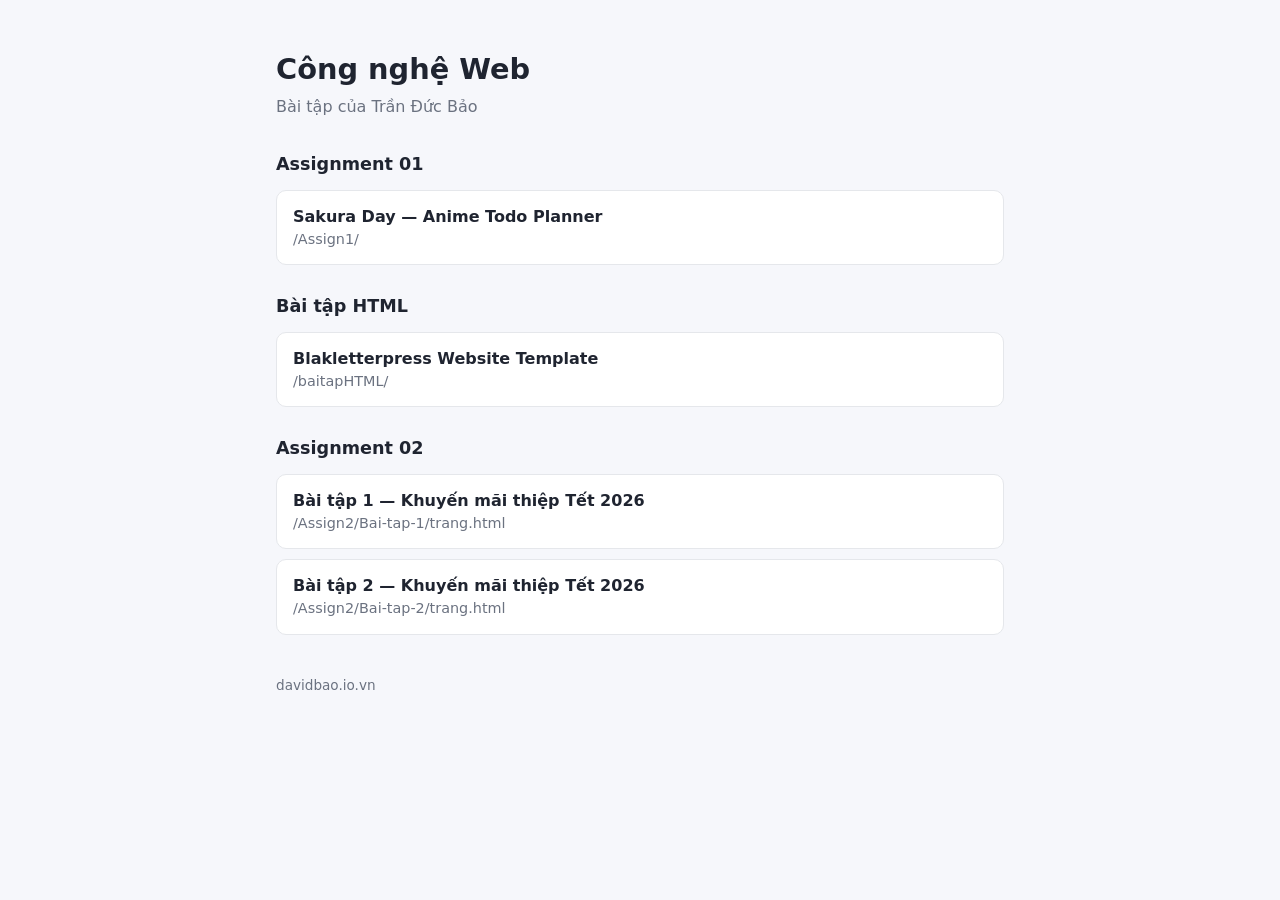
==== commit 1e496d95: "Add root landing page linking all assignments Co-Authored-By: Claude Opus 5.5 <noreply@anthropic.com" ====
--- a/index.html
+++ b/index.html
@@ -1,133 +1,98 @@
 <!DOCTYPE html>
-<html lang="vi" data-theme="pink">
+<html lang="vi">
 <head>
   <meta charset="UTF-8">
   <meta name="viewport" content="width=device-width, initial-scale=1.0">
-  <meta name="theme-color" content="#ff78a9">
-  <title>Sakura Day — Anime Todo Planner</title>
-  <meta name="description" content="Ứng dụng quản lý công việc và lịch tháng phong cách anime.">
-  <link rel="preconnect" href="https://fonts.googleapis.com">
-  <link rel="preconnect" href="https://fonts.gstatic.com" crossorigin>
-  <link href="https://fonts.googleapis.com/css2?family=Baloo+2:wght@500;600;700&family=Nunito:wght@400;600;700;800&display=swap" rel="stylesheet">
-  <link rel="stylesheet" href="styles.css">
+  <title>CN Web — Trần Đức Bảo</title>
+  <style>
+    :root {
+      --bg: #f6f7fb;
+      --card: #ffffff;
+      --text: #1f2430;
+      --muted: #6b7280;
+      --accent: #d6336c;
+      --border: #e5e7eb;
+    }
+    @media (prefers-color-scheme: dark) {
+      :root {
+        --bg: #14161c;
+        --card: #1d2029;
+        --text: #e8eaf0;
+        --muted: #9aa1ad;
+        --accent: #f06595;
+        --border: #2c303b;
+      }
+    }
+    * { box-sizing: border-box; }
+    body {
+      margin: 0;
+      font-family: system-ui, -apple-system, "Segoe UI", Roboto, sans-serif;
+      background: var(--bg);
+      color: var(--text);
+      line-height: 1.5;
+    }
+    main { max-width: 760px; margin: 0 auto; padding: 48px 16px; }
+    h1 { margin: 0 0 4px; font-size: 1.8rem; }
+    .sub { margin: 0 0 32px; color: var(--muted); }
+    section { margin-bottom: 28px; }
+    h2 { font-size: 1.1rem; margin: 0 0 12px; }
+    ul { list-style: none; padding: 0; margin: 0; display: grid; gap: 10px; }
+    a.card {
+      display: block;
+      padding: 14px 16px;
+      background: var(--card);
+      border: 1px solid var(--border);
+      border-radius: 10px;
+      color: inherit;
+      text-decoration: none;
+      transition: border-color .15s, transform .15s;
+    }
+    a.card:hover { border-color: var(--accent); transform: translateY(-1px); }
+    .name { font-weight: 600; }
+    .path { color: var(--muted); font-size: .9rem; }
+    footer { margin-top: 40px; color: var(--muted); font-size: .85rem; }
+  </style>
 </head>
 <body>
-  <div class="sakura-layer" aria-hidden="true"></div>
-  <div class="app-shell">
-    <aside class="sidebar" id="sidebar">
-      <div class="brand">
-        <div class="brand-mark" aria-hidden="true">✿</div>
-        <div><strong>Sakura Day</strong><span>Make today magical!</span></div>
-        <button class="icon-button mobile-only" id="closeSidebar" aria-label="Đóng menu">×</button>
-      </div>
-      <div class="profile-card">
-        <div class="avatar" aria-hidden="true">
-          <svg viewBox="0 0 64 64" role="img">
-            <defs>
-              <linearGradient id="avatar-bg" x1="8" y1="5" x2="56" y2="60" gradientUnits="userSpaceOnUse">
-                <stop stop-color="#ffd5e7" />
-                <stop offset="1" stop-color="#a997ee" />
-              </linearGradient>
-              <linearGradient id="avatar-hair" x1="20" y1="14" x2="47" y2="49" gradientUnits="userSpaceOnUse">
-                <stop stop-color="#5d4b72" />
-                <stop offset="1" stop-color="#3f3453" />
-              </linearGradient>
-            </defs>
-            <circle cx="32" cy="32" r="30" fill="url(#avatar-bg)" />
-            <path d="M17 31c0-12 6-20 15-20 10 0 17 8 17 21v18H16l1-19Z" fill="url(#avatar-hair)" />
-            <path d="M21 29c0-9 5-14 12-14s12 5 12 14v7c0 9-5 15-12 15S21 45 21 36v-7Z" fill="#fff1eb" />
-            <path d="M20 29c1-11 6-16 14-16 7 0 12 5 13 14-5-1-10-4-13-8-3 5-8 8-14 10Z" fill="url(#avatar-hair)" />
-            <path d="M24 39c2 2 4 3 8 3 3 0 6-1 8-3" fill="none" stroke="#e9819f" stroke-width="1.5" stroke-linecap="round" />
-            <ellipse cx="27" cy="33" rx="1.6" ry="2.2" fill="#5b4b67" />
-            <ellipse cx="39" cy="33" rx="1.6" ry="2.2" fill="#5b4b67" />
-            <circle cx="24" cy="37" r="2.5" fill="#f5a5b8" opacity=".5" />
-            <circle cx="42" cy="37" r="2.5" fill="#f5a5b8" opacity=".5" />
-            <path d="M15 17c3-3 7-3 10 0-3 2-4 5-5 8-2-3-4-5-5-8Z" fill="#ff77a9" />
-            <circle cx="20" cy="18" r="2.5" fill="#fff0f6" />
-          </svg>
-        </div>
-        <div class="profile-copy">
-          <strong>Xin chào, Bảo!</strong>
-          <span><i></i> Sẵn sàng tỏa sáng</span>
-        </div>
-        <span class="profile-sparkle" aria-hidden="true">✦</span>
-      </div>
-      <label class="search-box"><span>⌕</span><input id="searchInput" type="search" placeholder="Tìm kiếm nhiệm vụ..." autocomplete="off"><kbd>⌘ K</kbd></label>
-      <nav class="nav-list" aria-label="Bộ lọc công việc">
-        <button class="nav-item active" data-filter="all"><span class="nav-icon lavender">⌂</span><span>Tất cả nhiệm vụ</span><b id="countAll">0</b></button>
-        <button class="nav-item" data-filter="today"><span class="nav-icon coral">☀</span><span>Hôm nay</span><b id="countToday">0</b></button>
-        <button class="nav-item" data-filter="upcoming"><span class="nav-icon blue">◷</span><span>Sắp tới</span><b id="countUpcoming">0</b></button>
-        <button class="nav-item" data-filter="important"><span class="nav-icon yellow">☆</span><span>Quan trọng</span><b id="countImportant">0</b></button>
-        <button class="nav-item" data-filter="completed"><span class="nav-icon mint">✓</span><span>Đã hoàn thành</span><b id="countCompleted">0</b></button>
-      </nav>
-      <div class="sidebar-label"><span>Danh mục</span><button id="manageCategories" aria-label="Quản lý danh mục">＋</button></div>
-      <div class="category-list" id="categoryList"></div>
-      <div class="quote-card">
-        <span class="quote-sparkle">✦</span><p>“Mỗi việc nhỏ hoàn thành là một bước gần hơn tới ước mơ.”</p><div class="mini-cat" aria-hidden="true"><span>♡</span> ᓚᘏᗢ</div>
-      </div>
-    </aside>
-    <div class="sidebar-overlay" id="sidebarOverlay"></div>
-    <main class="main-content">
-      <header class="topbar">
-        <div class="heading-wrap">
-          <button class="icon-button menu-button" id="openSidebar" aria-label="Mở menu">☰</button>
-          <div><p class="eyebrow" id="dateGreeting"></p><h1 id="pageTitle">Tất cả nhiệm vụ <span>✿</span></h1></div>
-        </div>
-        <div class="top-actions">
-          <div class="theme-switcher" id="themeSwitcher">
-            <button class="icon-button" id="themeButton" aria-label="Đổi giao diện" title="Đổi giao diện">◐</button>
-            <div class="theme-menu" id="themeMenu" role="menu">
-              <button data-theme-value="pink"><i class="swatch pink"></i> Sakura</button><button data-theme-value="light"><i class="swatch light"></i> Trắng</button><button data-theme-value="dark"><i class="swatch dark"></i> Đen</button>
-            </div>
-          </div>
-          <button class="icon-button notification-button" id="notificationButton" aria-label="Thông báo">♢<span></span></button>
-          <button class="primary-button" id="openAddModal"><span>＋</span> Nhiệm vụ mới</button>
-        </div>
-      </header>
-      <section class="dashboard-grid">
-        <section class="task-panel panel">
-          <div class="progress-card">
-            <div class="progress-copy"><div class="progress-icon">✦</div><div><strong id="progressMessage">Ngày mới tuyệt vời!</strong><p id="progressDetail">Hãy hoàn thành những mục tiêu của bạn nhé.</p></div></div>
-            <div class="progress-ring" id="progressRing"><span id="progressPercent">0%</span></div>
-          </div>
-          <form class="quick-add" id="quickAddForm">
-            <button type="submit" aria-label="Thêm nhanh">＋</button><input id="quickAddInput" type="text" maxlength="100" placeholder="Bạn muốn làm gì hôm nay?" required>
-            <button type="button" class="quick-date" id="quickDateButton" title="Chọn ngày">▣ <span id="quickDateLabel">Hôm nay</span></button><input id="quickDateInput" type="date" aria-label="Ngày của nhiệm vụ">
-          </form>
-          <div class="list-toolbar">
-            <div class="segmented-control" id="viewTabs"><button class="active" data-view="pending">Cần làm</button><button data-view="completed">Hoàn thành</button></div>
-            <button class="sort-button" id="sortButton" title="Sắp xếp theo ngày">⇅ <span>Ngày gần nhất</span></button>
-          </div>
-          <div class="task-list" id="taskList" aria-live="polite"></div>
-          <div class="empty-state" id="emptyState" hidden><div class="empty-illustration">☁<span>✧</span></div><h3>Trống trơn như bầu trời!</h3><p>Thêm một nhiệm vụ nhỏ để bắt đầu ngày thật xinh nhé.</p><button class="text-button" id="emptyAddButton">＋ Thêm nhiệm vụ</button></div>
-        </section>
-        <aside class="calendar-column">
-          <section class="calendar-card panel">
-            <div class="calendar-head"><div><span class="small-label">Lịch của bạn</span><h2 id="calendarTitle"></h2></div><div class="calendar-nav"><button id="prevMonth" aria-label="Tháng trước">‹</button><button id="todayMonth">Nay</button><button id="nextMonth" aria-label="Tháng sau">›</button></div></div>
-            <div class="weekday-row" aria-hidden="true"><span>T2</span><span>T3</span><span>T4</span><span>T5</span><span>T6</span><span>T7</span><span>CN</span></div>
-            <div class="calendar-grid" id="calendarGrid"></div>
-          </section>
-          <section class="day-card panel">
-            <div class="day-card-head"><div><span class="small-label">Lịch trình</span><h3 id="selectedDateTitle"></h3></div><button class="round-add" id="addForSelectedDate" aria-label="Thêm vào ngày đã chọn">＋</button></div>
-            <div class="mini-schedule" id="miniSchedule"></div>
-          </section>
-        </aside>
-      </section>
-    </main>
-  </div>
-  <dialog class="task-modal" id="taskModal">
-    <form id="taskForm" method="dialog">
-      <div class="modal-head"><div><span class="small-label">Lên kế hoạch mới</span><h2 id="modalTitle">Thêm nhiệm vụ ✨</h2></div><button type="button" class="modal-close" id="closeModal" aria-label="Đóng">×</button></div>
-      <input type="hidden" id="taskId">
-      <label class="form-field full"><span>Tên nhiệm vụ</span><input id="taskTitle" maxlength="100" placeholder="Ví dụ: Hoàn thành bài thiết kế..." required></label>
-      <div class="form-row"><label class="form-field"><span>Ngày thực hiện</span><input id="taskDate" type="date" required></label><label class="form-field"><span>Thời gian</span><input id="taskTime" type="time"></label></div>
-      <div class="form-row"><label class="form-field"><span>Danh mục</span><select id="taskCategory"><option value="Học tập">📚 Học tập</option><option value="Công việc">💻 Công việc</option><option value="Cá nhân">🌸 Cá nhân</option><option value="Sức khỏe">🍵 Sức khỏe</option></select></label><label class="form-field"><span>Ưu tiên</span><select id="taskPriority"><option value="normal">Bình thường</option><option value="high">Quan trọng</option></select></label></div>
-      <label class="form-field full"><span>Ghi chú</span><textarea id="taskNotes" rows="3" maxlength="300" placeholder="Thêm một chút chi tiết..."></textarea></label>
-      <div class="modal-actions"><button type="button" class="secondary-button" id="cancelModal">Hủy</button><button type="submit" class="primary-button"><span>✦</span> Lưu nhiệm vụ</button></div>
-    </form>
-  </dialog>
-  <dialog class="confirm-modal" id="confirmModal"><div class="confirm-icon">?</div><h3>Xóa nhiệm vụ này?</h3><p>Thao tác này không thể hoàn tác đâu nhé.</p><div class="modal-actions"><button class="secondary-button" id="cancelDelete">Giữ lại</button><button class="danger-button" id="confirmDelete">Xóa nhiệm vụ</button></div></dialog>
-  <div class="toast" id="toast" role="status"><span>✓</span><p></p></div><div class="confetti" id="confetti" aria-hidden="true"></div>
-  <script src="app.js"></script>
+  <main>
+    <h1>Công nghệ Web</h1>
+    <p class="sub">Bài tập của Trần Đức Bảo</p>
+
+    <section>
+      <h2>Assignment 01</h2>
+      <ul>
+        <li><a class="card" href="Assign1/">
+          <div class="name">Sakura Day — Anime Todo Planner</div>
+          <div class="path">/Assign1/</div>
+        </a></li>
+      </ul>
+    </section>
+
+    <section>
+      <h2>Bài tập HTML</h2>
+      <ul>
+        <li><a class="card" href="baitapHTML/">
+          <div class="name">Blakletterpress Website Template</div>
+          <div class="path">/baitapHTML/</div>
+        </a></li>
+      </ul>
+    </section>
+
+    <section>
+      <h2>Assignment 02</h2>
+      <ul>
+        <li><a class="card" href="Assign2/Bai-tap-1/trang.html">
+          <div class="name">Bài tập 1 — Khuyến mãi thiệp Tết 2026</div>
+          <div class="path">/Assign2/Bai-tap-1/trang.html</div>
+        </a></li>
+        <li><a class="card" href="Assign2/Bai-tap-2/trang.html">
+          <div class="name">Bài tập 2 — Khuyến mãi thiệp Tết 2026</div>
+          <div class="path">/Assign2/Bai-tap-2/trang.html</div>
+        </a></li>
+      </ul>
+    </section>
+
+    <footer>davidbao.io.vn</footer>
+  </main>
 </body>
 </html>
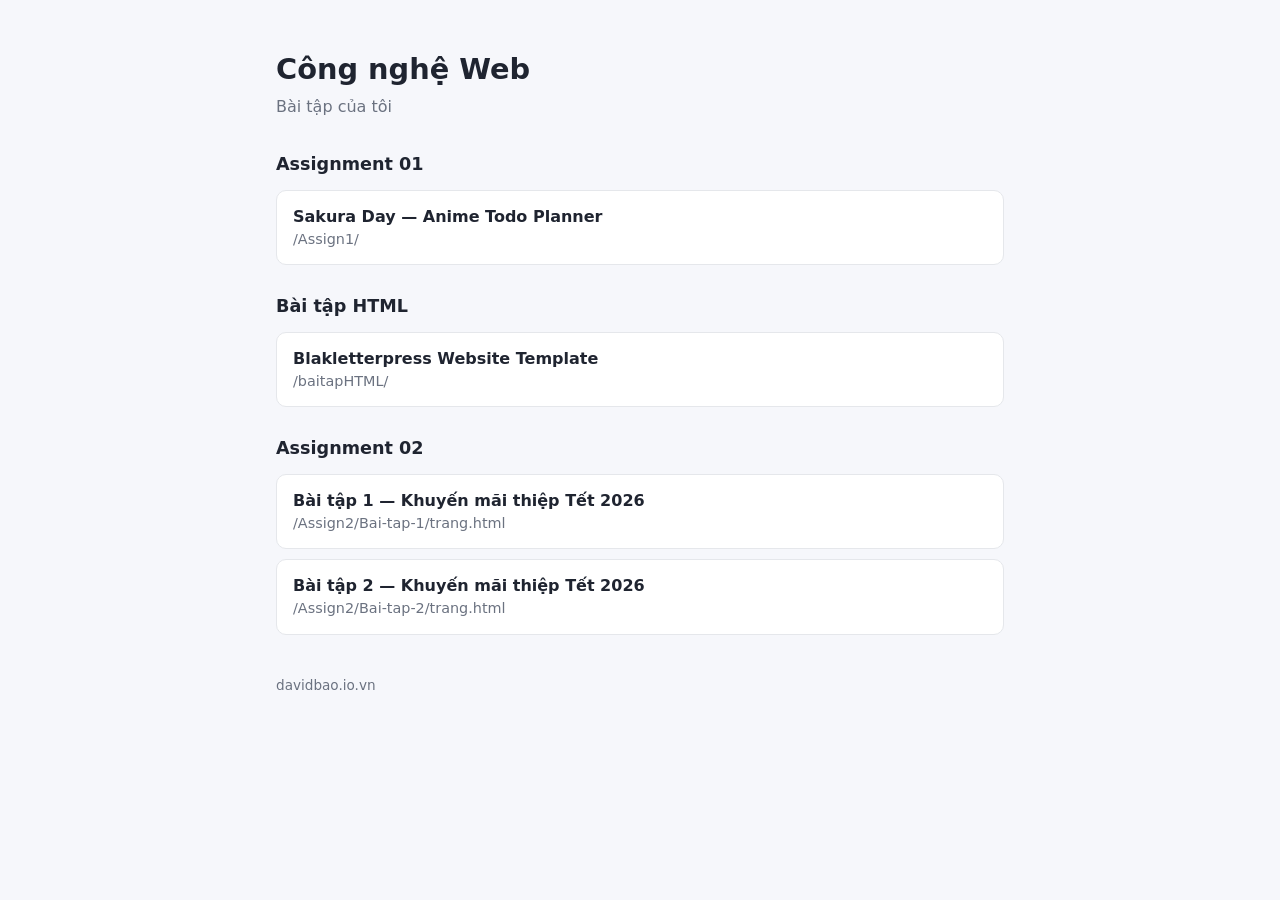
==== commit 0395d5d9: "Update landing page subtitle Co-Authored-By: Claude Opus 5.5 <noreply@anthropic.com>" ====
--- a/index.html
+++ b/index.html
@@ -56,7 +56,7 @@
 <body>
   <main>
     <h1>Công nghệ Web</h1>
-    <p class="sub">Bài tập của Trần Đức Bảo</p>
+    <p class="sub">Bài tập của tôi</p>
 
     <section>
       <h2>Assignment 01</h2>
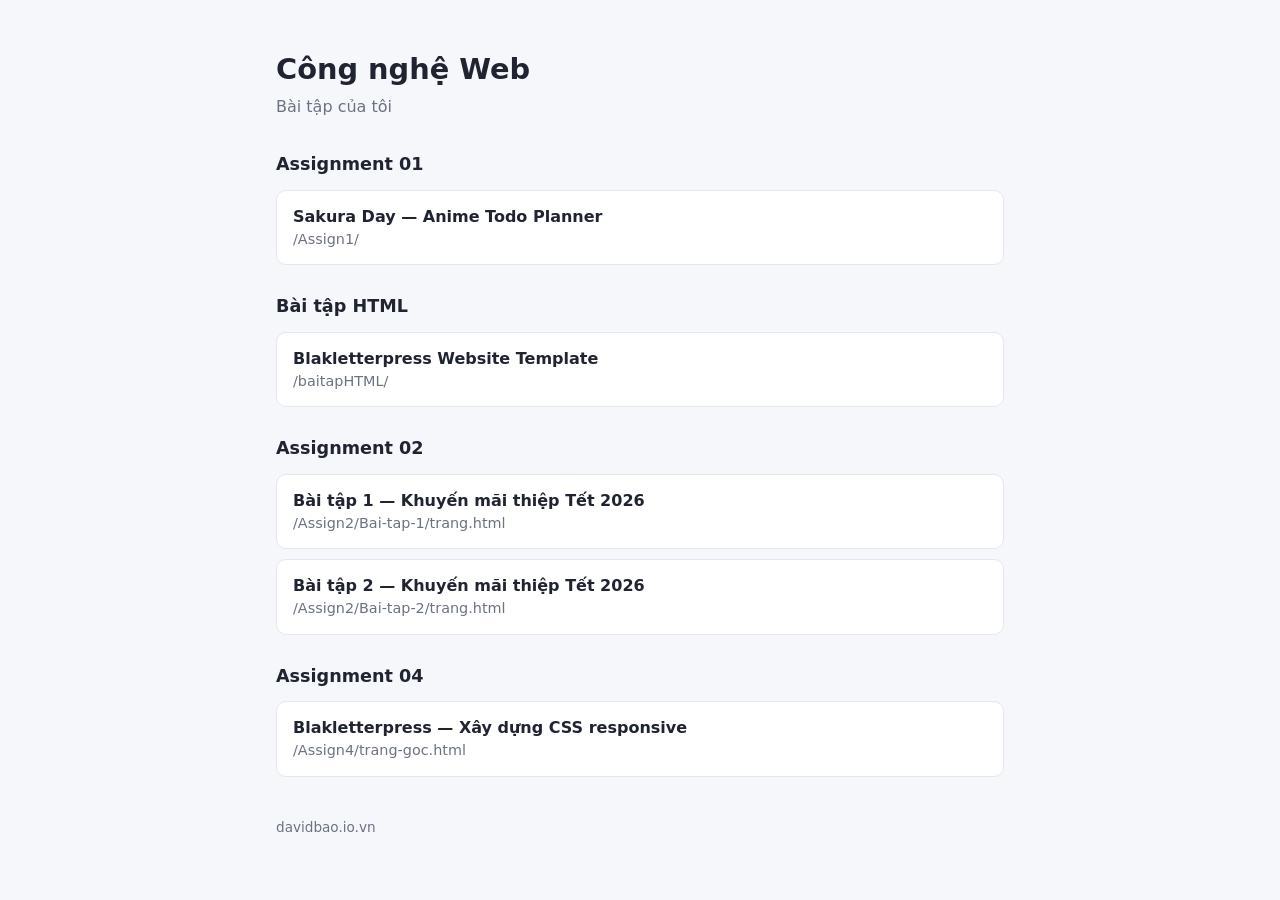
==== commit bf3f1e3e: "Assign4: build responsive CSS for Blakletterpress page - Add style.css (editorial letterpress theme," ====
--- a/index.html
+++ b/index.html
@@ -92,6 +92,16 @@
       </ul>
     </section>
 
+    <section>
+      <h2>Assignment 04</h2>
+      <ul>
+        <li><a class="card" href="Assign4/trang-goc.html">
+          <div class="name">Blakletterpress — Xây dựng CSS responsive</div>
+          <div class="path">/Assign4/trang-goc.html</div>
+        </a></li>
+      </ul>
+    </section>
+
     <footer>davidbao.io.vn</footer>
   </main>
 </body>
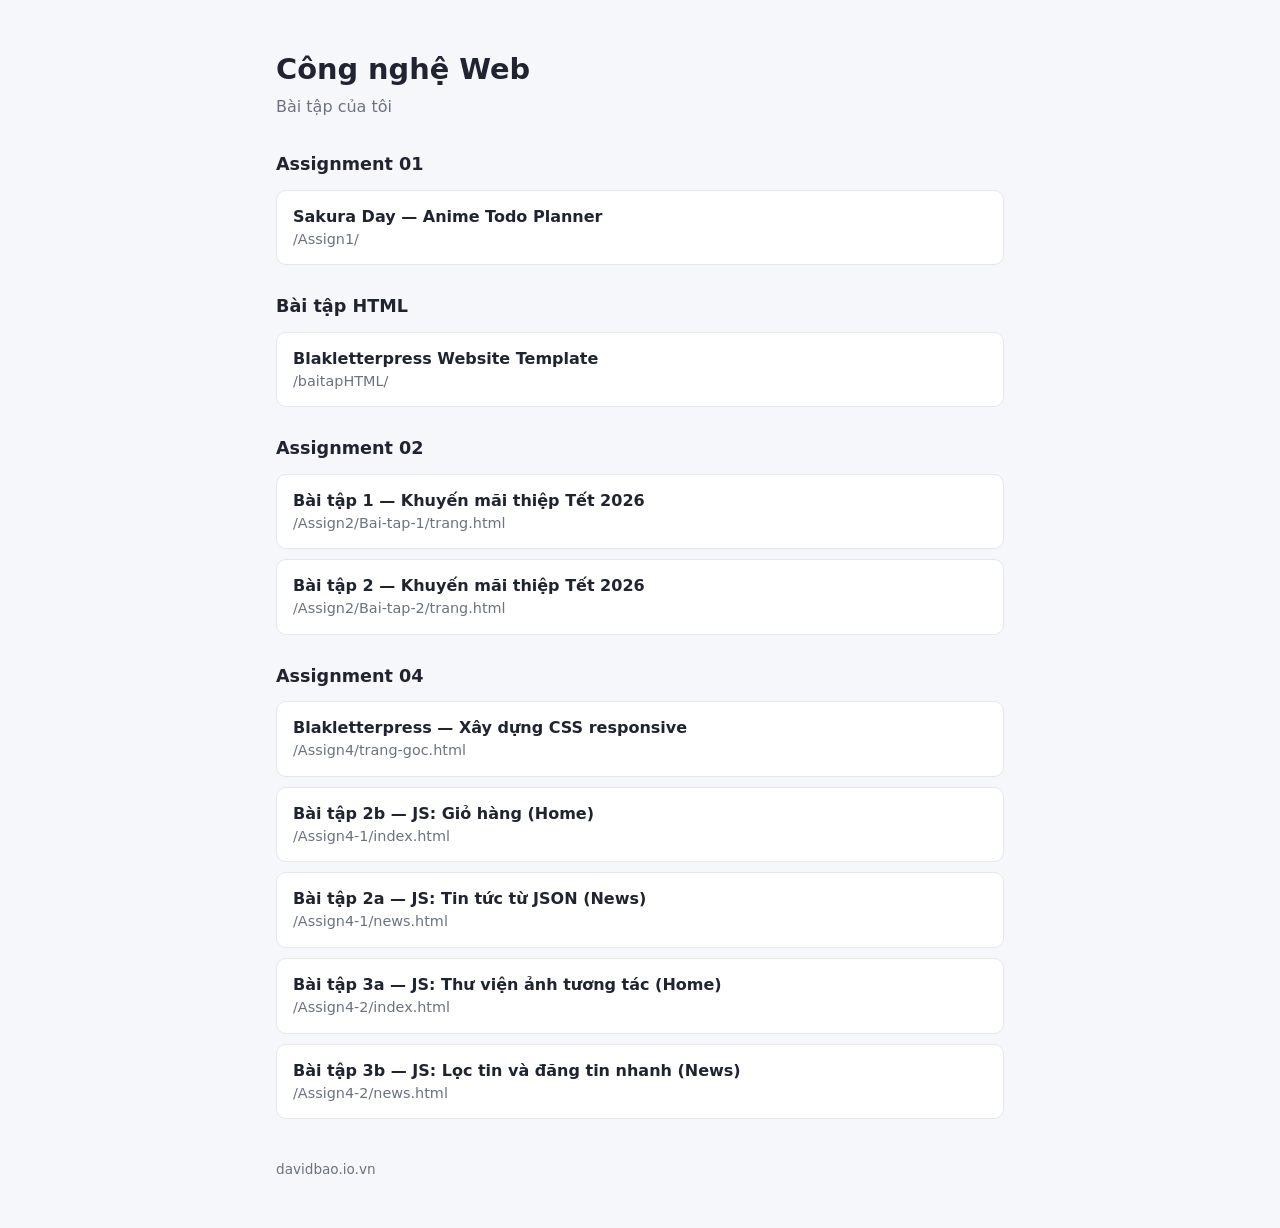
==== commit a0b945fe: "Assign4: add JS exercises 2 (Assign4-1) and 3 (Assign4-2), link them on landing page - Assign4-1: fi" ====
--- a/index.html
+++ b/index.html
@@ -99,6 +99,22 @@
           <div class="name">Blakletterpress — Xây dựng CSS responsive</div>
           <div class="path">/Assign4/trang-goc.html</div>
         </a></li>
+        <li><a class="card" href="Assign4-1/index.html">
+          <div class="name">Bài tập 2b — JS: Giỏ hàng (Home)</div>
+          <div class="path">/Assign4-1/index.html</div>
+        </a></li>
+        <li><a class="card" href="Assign4-1/news.html">
+          <div class="name">Bài tập 2a — JS: Tin tức từ JSON (News)</div>
+          <div class="path">/Assign4-1/news.html</div>
+        </a></li>
+        <li><a class="card" href="Assign4-2/index.html">
+          <div class="name">Bài tập 3a — JS: Thư viện ảnh tương tác (Home)</div>
+          <div class="path">/Assign4-2/index.html</div>
+        </a></li>
+        <li><a class="card" href="Assign4-2/news.html">
+          <div class="name">Bài tập 3b — JS: Lọc tin và đăng tin nhanh (News)</div>
+          <div class="path">/Assign4-2/news.html</div>
+        </a></li>
       </ul>
     </section>
 
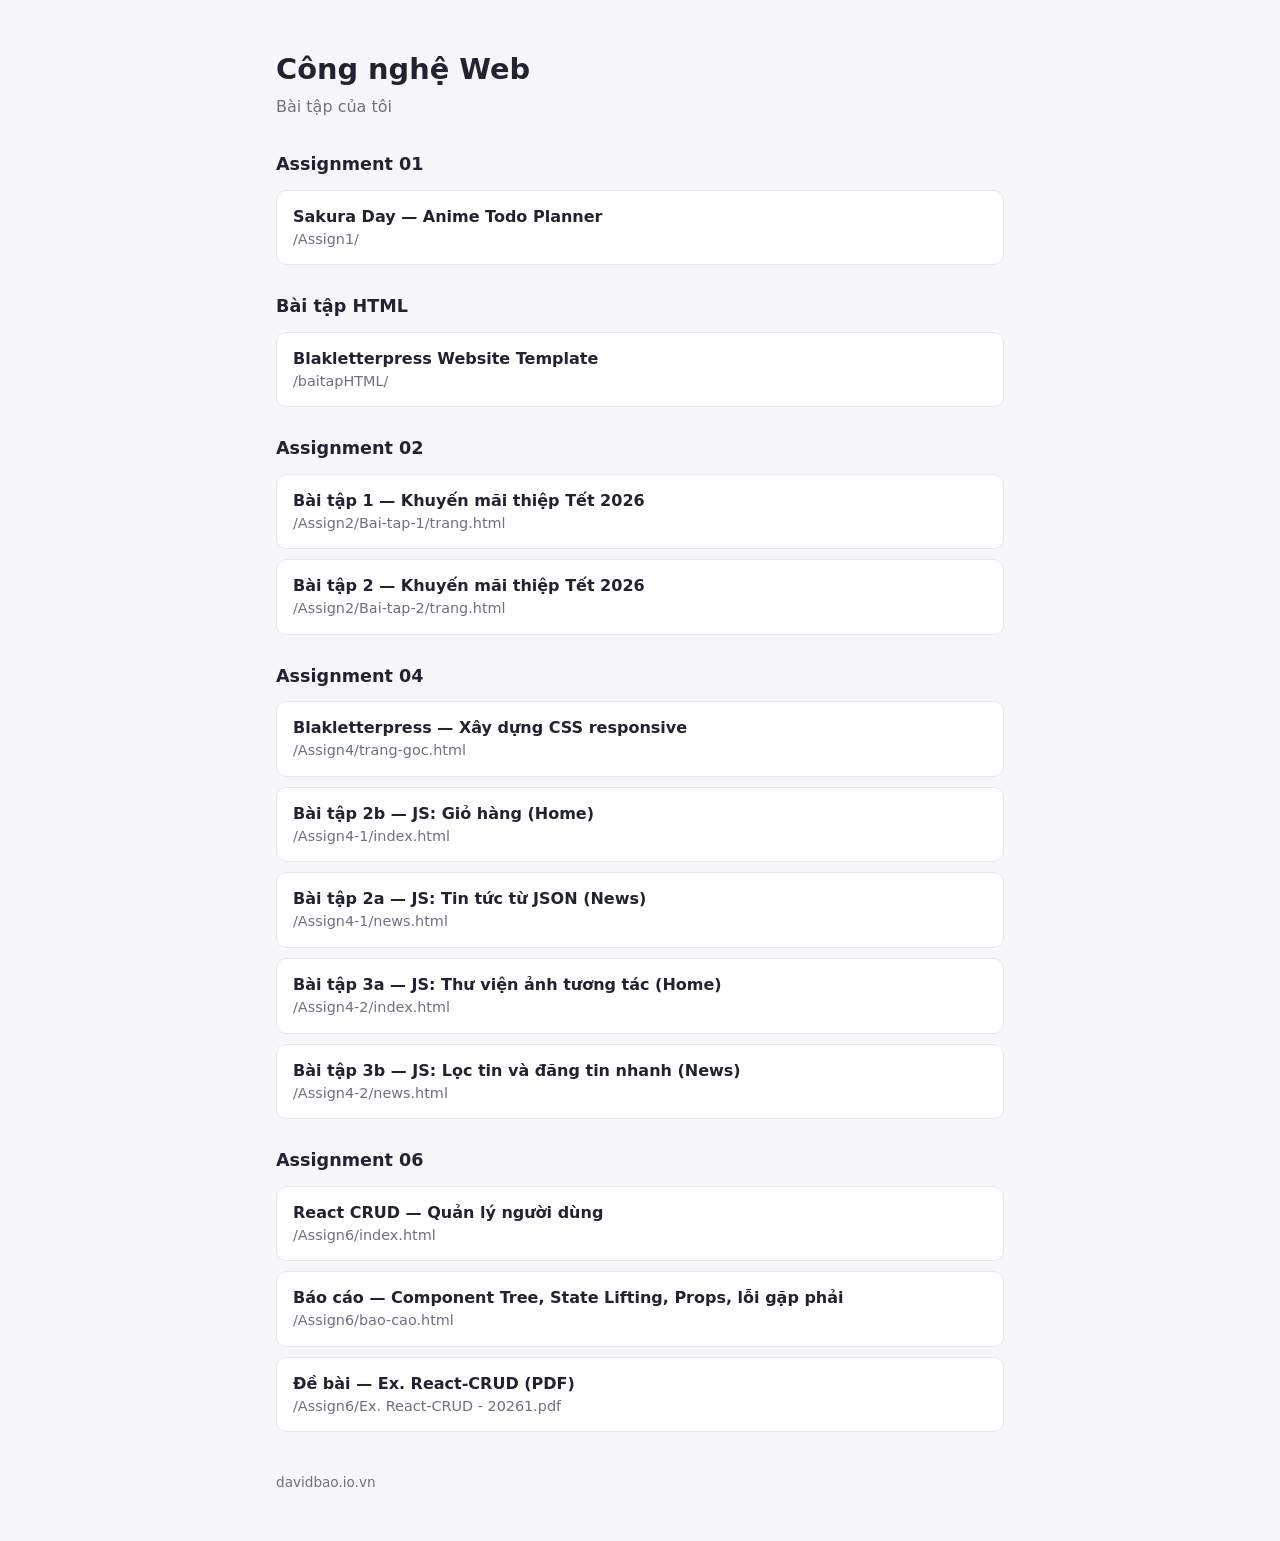
==== commit 2d4e64de: "Assign6: React CRUD user management app, report page, exercise PDF; link on landing page Co-Authored" ====
--- a/index.html
+++ b/index.html
@@ -118,6 +118,24 @@
       </ul>
     </section>
 
+    <section>
+      <h2>Assignment 06</h2>
+      <ul>
+        <li><a class="card" href="Assign6/index.html">
+          <div class="name">React CRUD — Quản lý người dùng</div>
+          <div class="path">/Assign6/index.html</div>
+        </a></li>
+        <li><a class="card" href="Assign6/bao-cao.html">
+          <div class="name">Báo cáo — Component Tree, State Lifting, Props, lỗi gặp phải</div>
+          <div class="path">/Assign6/bao-cao.html</div>
+        </a></li>
+        <li><a class="card" href="Assign6/Ex.%20React-CRUD%20-%2020261.pdf">
+          <div class="name">Đề bài — Ex. React-CRUD (PDF)</div>
+          <div class="path">/Assign6/Ex. React-CRUD - 20261.pdf</div>
+        </a></li>
+      </ul>
+    </section>
+
     <footer>davidbao.io.vn</footer>
   </main>
 </body>
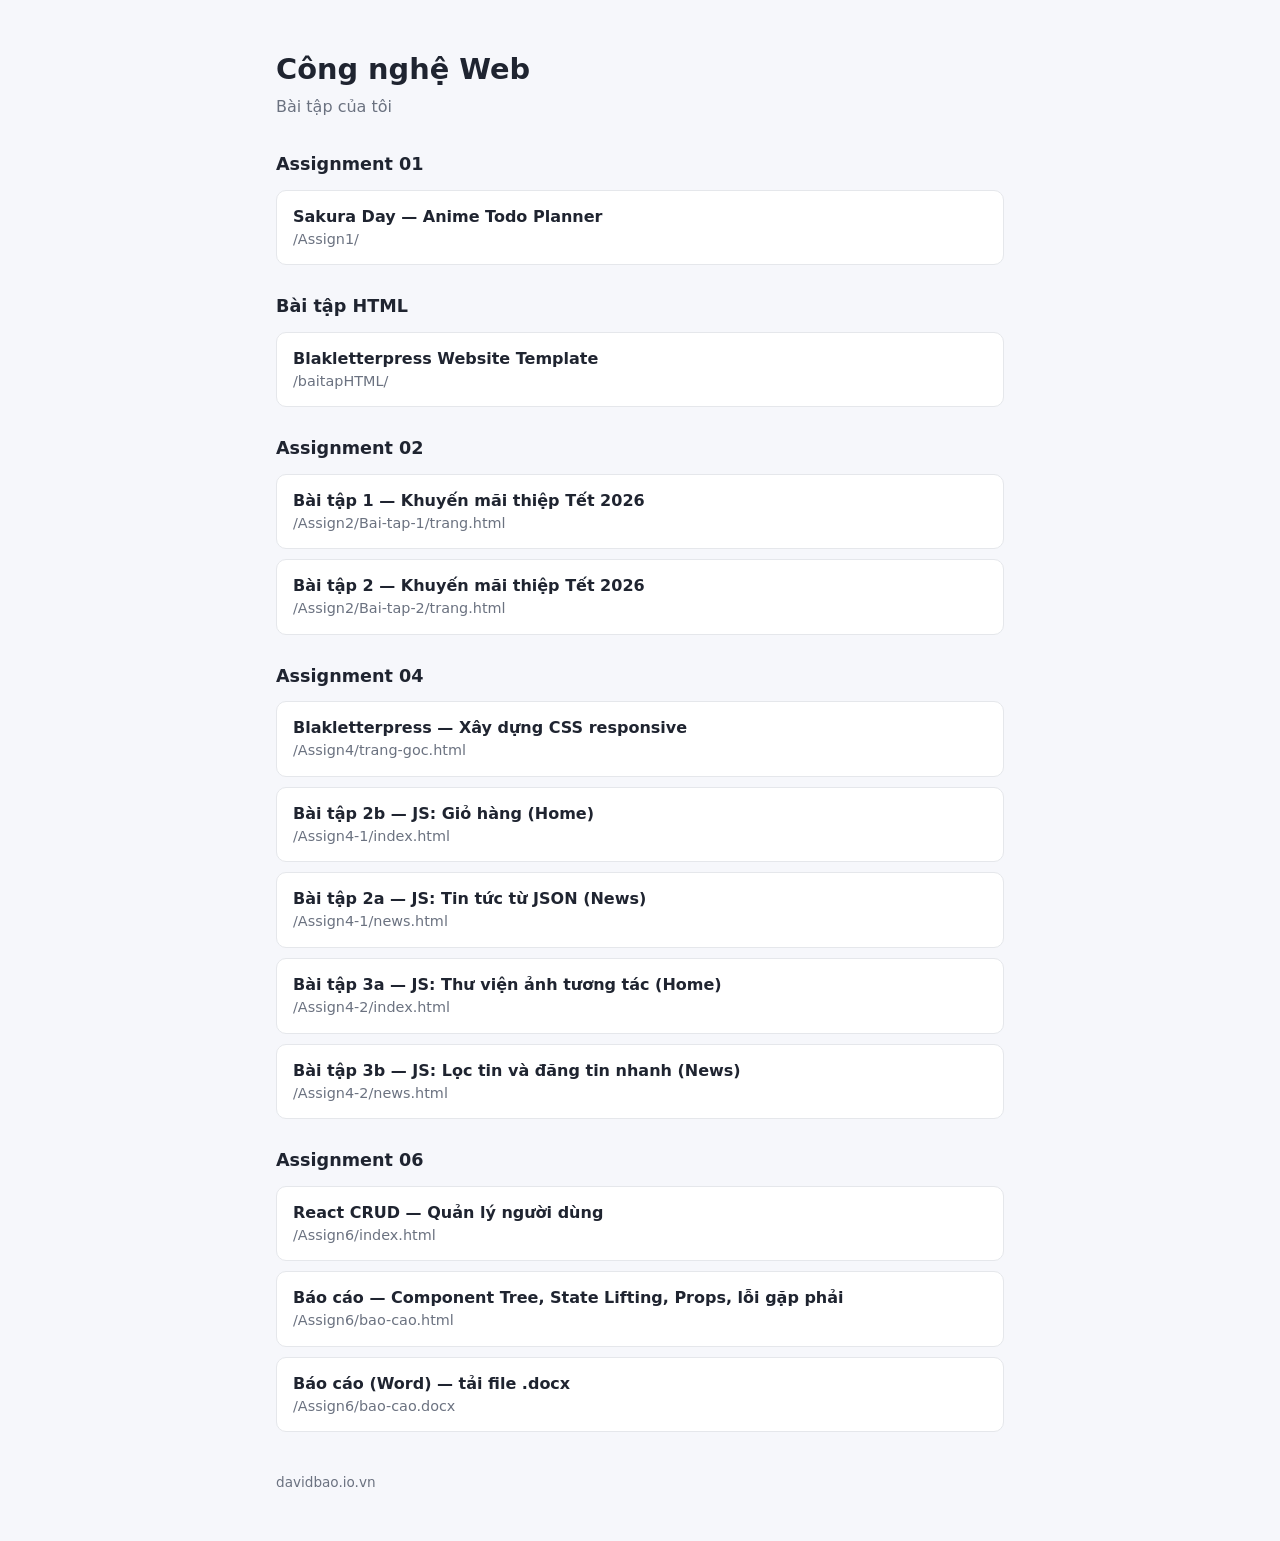
==== commit 0828e929: "Assign6: add Word report (bao-cao.docx), remove exercise PDF Co-Authored-By: Claude Opus 5.5 <norepl" ====
--- a/index.html
+++ b/index.html
@@ -129,9 +129,9 @@
           <div class="name">Báo cáo — Component Tree, State Lifting, Props, lỗi gặp phải</div>
           <div class="path">/Assign6/bao-cao.html</div>
         </a></li>
-        <li><a class="card" href="Assign6/Ex.%20React-CRUD%20-%2020261.pdf">
-          <div class="name">Đề bài — Ex. React-CRUD (PDF)</div>
-          <div class="path">/Assign6/Ex. React-CRUD - 20261.pdf</div>
+        <li><a class="card" href="Assign6/bao-cao.docx">
+          <div class="name">Báo cáo (Word) — tải file .docx</div>
+          <div class="path">/Assign6/bao-cao.docx</div>
         </a></li>
       </ul>
     </section>
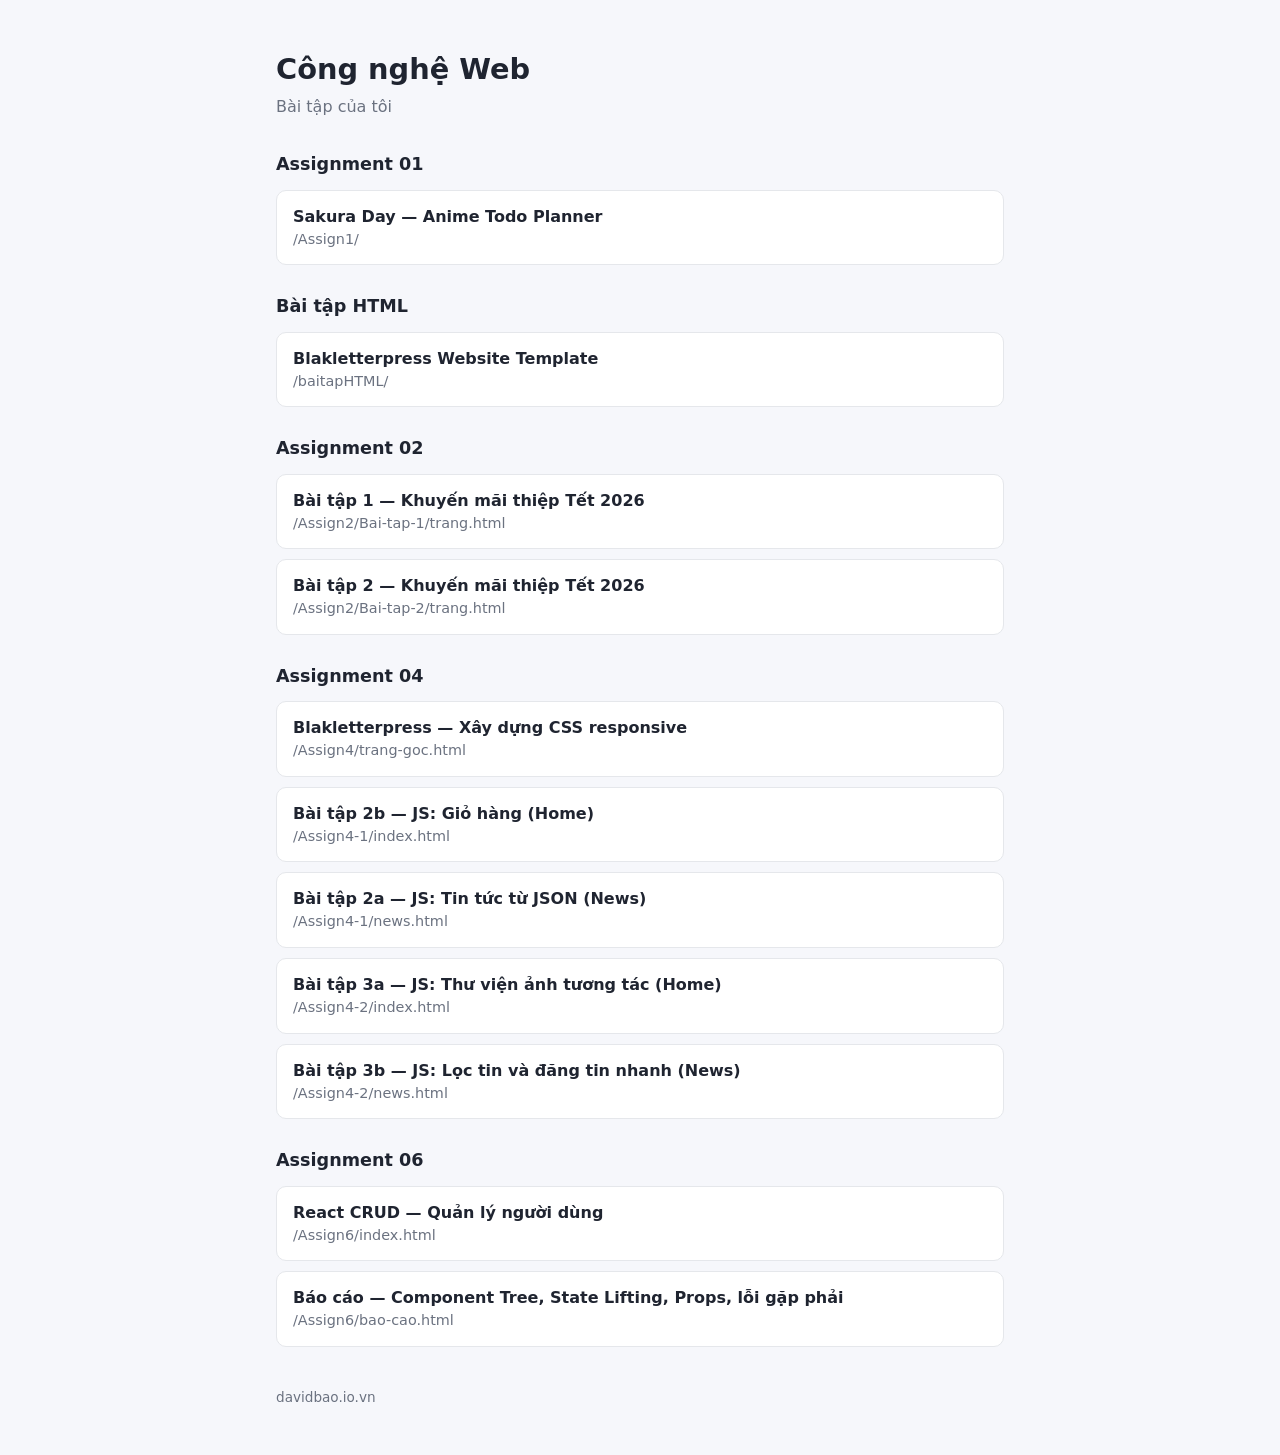
==== commit 75e17c83: "Assign6: remove Word download links from pages Co-Authored-By: Claude Opus 5.5 <noreply@anthropic.co" ====
--- a/index.html
+++ b/index.html
@@ -128,12 +128,7 @@
         <li><a class="card" href="Assign6/bao-cao.html">
           <div class="name">Báo cáo — Component Tree, State Lifting, Props, lỗi gặp phải</div>
           <div class="path">/Assign6/bao-cao.html</div>
-        </a></li>
-        <li><a class="card" href="Assign6/bao-cao.docx">
-          <div class="name">Báo cáo (Word) — tải file .docx</div>
-          <div class="path">/Assign6/bao-cao.docx</div>
-        </a></li>
-      </ul>
+        </a></li>      </ul>
     </section>
 
     <footer>davidbao.io.vn</footer>
